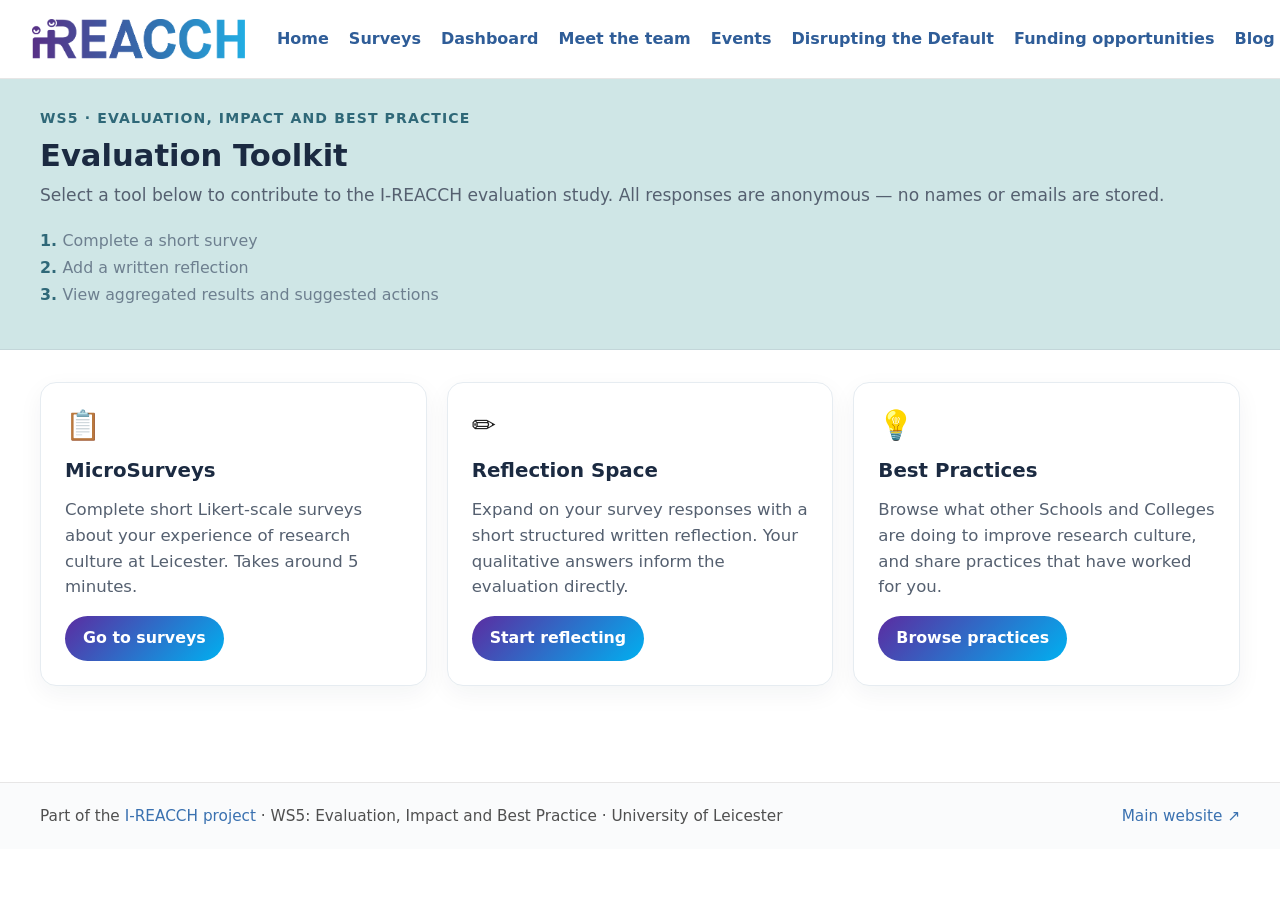
==== index.html @ 09529aa8 "Add files via upload" ====
<!doctype html>
<html lang="en">
<head>
  <meta charset="utf-8" />
  <meta name="viewport" content="width=device-width,initial-scale=1" />
  <title>WS5 Evaluation Toolkit | I-REACCH</title>

  <link rel="stylesheet" href="assets/css/brand.css">
  <link rel="stylesheet" href="assets/css/header.css">
  <link rel="stylesheet" href="style.css">

  <style>
    /* Entry page — minimal, app-launcher style */
    .entry-bar{
      background:var(--ire-hero);
      border-bottom:1px solid #c3d6d9;
      padding:28px 0 24px;
    }
    .entry-bar__inner{
      max-width:var(--page-max);
      margin:0 auto;
      padding:0 24px;
    }
    .entry-bar__label{
      font-size:.78rem;font-weight:700;letter-spacing:.08em;
      text-transform:uppercase;color:#2f6878;margin-bottom:6px;
    }
    .entry-bar__title{
      font-size:clamp(1.3rem,2.5vw,1.7rem);
      font-weight:800;color:#1b2a41;margin:0;line-height:1.25;
    }
    .entry-bar__sub{
      margin-top:6px;font-size:.95rem;color:#556070;
    }
    .entry-bar__flow{
      margin-top:10px;font-size:.88rem;color:#6d7f8f;line-height:1.7;
      padding-left:0;list-style:none;
    }
    .entry-bar__flow li{ margin:0; }
    .entry-bar__flow li::before{
      content:counter(flow-step) ". ";
      counter-increment:flow-step;
      font-weight:700;color:#2f6878;
    }
    .entry-bar__flow{ counter-reset:flow-step; }

    .tools-grid{
      max-width:var(--page-max);
      margin:32px auto 0;
      padding:0 24px 48px;
      display:grid;
      grid-template-columns:repeat(3,1fr);
      gap:20px;
    }
    @media(max-width:860px){ .tools-grid{ grid-template-columns:1fr; } }

    .tool-card{
      background:#fff;
      border:1px solid var(--border);
      border-radius:16px;
      box-shadow:0 8px 24px rgba(28,39,51,.05);
      padding:28px 24px 24px;
      display:flex;
      flex-direction:column;
      gap:10px;
    }
    .tool-card__icon{
      font-size:1.6rem;
      line-height:1;
      margin-bottom:4px;
    }
    .tool-card__name{
      font-size:1.1rem;font-weight:800;color:#1b2a41;margin:0;
    }
    .tool-card__desc{
      font-size:.92rem;color:#556070;line-height:1.55;flex:1;margin:0;
    }
    .tool-card__link{
      display:inline-block;margin-top:6px;
      background:linear-gradient(135deg,var(--grad-a),var(--grad-b));
      color:#fff;border-radius:999px;padding:9px 18px;
      font-weight:700;font-size:.88rem;text-decoration:none;
      align-self:flex-start;
    }
    .tool-card__link:hover{ opacity:.9;text-decoration:none; }
  </style>
</head>
<body>

<!-- Shared navigation header -->
<header class="site-header">
  <div class="container bar">
    <a class="logo" href="index.html">
      <img src="assets/img/ireacch-logo.png" alt="I-REACCH" />
    </a>
    <nav id="primary-nav" class="nav" aria-label="Primary">
      <a href="index.html">Home</a>
      <a href="micro-surveys.html">Surveys</a>
      <a href="dashboard.html">Dashboard</a>
      <a href="https://ireacch.le.ac.uk/meet-the-team/" target="_blank" rel="noopener">Meet the team</a>
      <a href="https://ireacch.le.ac.uk/events/" target="_blank" rel="noopener">Events</a>
      <a href="https://ireacch.le.ac.uk/disrupting-the-default/" target="_blank" rel="noopener">Disrupting the Default</a>
      <a href="https://ireacch.le.ac.uk/funding-opportunities/" target="_blank" rel="noopener">Funding opportunities</a>
      <a href="https://ireacch.le.ac.uk/blog/" target="_blank" rel="noopener">Blog</a>
      <a href="best-practices.html">Best practices</a>
    </nav>
    <button class="nav-toggle" aria-expanded="false" aria-controls="primary-nav" aria-label="Toggle navigation">
      <svg width="22" height="16" viewBox="0 0 22 16" fill="none" aria-hidden="true">
        <rect y="0"  width="22" height="2" rx="1" fill="currentColor"/>
        <rect y="7"  width="22" height="2" rx="1" fill="currentColor"/>
        <rect y="14" width="22" height="2" rx="1" fill="currentColor"/>
      </svg>
    </button>
  </div>
</header>

<!-- Minimal page intro -->
<div class="entry-bar">
  <div class="entry-bar__inner">
    <div class="entry-bar__label">WS5 · Evaluation, Impact and Best Practice</div>
    <h1 class="entry-bar__title">Evaluation Toolkit</h1>
    <p class="entry-bar__sub">Select a tool below to contribute to the I-REACCH evaluation study. All responses are anonymous — no names or emails are stored.</p>
    <ol class="entry-bar__flow">
      <li>Complete a short survey</li>
      <li>Add a written reflection</li>
      <li>View aggregated results and suggested actions</li>
    </ol>
  </div>
</div>

<!-- Three tool cards -->
<main>
  <div class="tools-grid">

    <div class="tool-card">
      <div class="tool-card__icon" aria-hidden="true">📋</div>
      <h2 class="tool-card__name">MicroSurveys</h2>
      <p class="tool-card__desc">Complete short Likert-scale surveys about your experience of research culture at Leicester. Takes around 5 minutes.</p>
      <a class="tool-card__link" href="micro-surveys.html">Go to surveys</a>
    </div>

    <div class="tool-card">
      <div class="tool-card__icon" aria-hidden="true">✏️</div>
      <h2 class="tool-card__name">Reflection Space</h2>
      <p class="tool-card__desc">Expand on your survey responses with a short structured written reflection. Your qualitative answers inform the evaluation directly.</p>
      <a class="tool-card__link" href="reflection.html">Start reflecting</a>
    </div>

    <div class="tool-card">
      <div class="tool-card__icon" aria-hidden="true">💡</div>
      <h2 class="tool-card__name">Best Practices</h2>
      <p class="tool-card__desc">Browse what other Schools and Colleges are doing to improve research culture, and share practices that have worked for you.</p>
      <a class="tool-card__link" href="best-practices.html">Browse practices</a>
    </div>

  </div>
</main>

<footer class="site-footer">
  <div class="site-footer__inner">
    <span>Part of the <a href="https://ireacch.le.ac.uk/" target="_blank" rel="noopener">I-REACCH project</a> &middot; WS5: Evaluation, Impact and Best Practice &middot; University of Leicester</span>
    <a href="https://ireacch.le.ac.uk/" target="_blank" rel="noopener">Main website &nearr;</a>
  </div>
</footer>

<script src="script.js"></script>
</body>
</html>
---- assets/css/brand.css ----
/* ===== I-REACCH brand-ish foundation ===== */
:root{
  /* colours */
  --ire-white:#ffffff;
  --ire-bg:#ffffff;
  --ire-ink:#1a1a1a;
  --ire-ink-2:#4f4f4f;
  --ire-link:#3a71b0;
  --ire-hero:#cfe6e6;        /* pale teal hero band */
  --ire-border:#e7e6e6;
  --ire-headline:#5b2ca1;    /* purple headings */

  /* layout */
  --container:1280px;        /* wide container like the site */
  --content:960px;           /* readable width for text blocks */
  --page-max:1200px;         /* inner-page max-width */
  --radius:12px;
  --shadow:0 8px 22px rgba(0,0,0,.06);

  /* shared inner-page tokens (used across dashboard, reflection, best-practices) */
  --border:#e6ecf1;
  --muted:#556070;
  --chip:#eef2f7;
  --grad-a:#5b2ca1;
  --grad-b:#00b0f0;

  /* type */
  --font-sans:"Inter","Open Sans",system-ui,-apple-system,Segoe UI,Arial,sans-serif;
  --fs-body:18px;
  --lh-body:1.7;
  --fs-h1: clamp(40px, 4.2vw, 56px);   /* big headline */
  --fs-h2: clamp(26px, 2.4vw, 34px);
  --fw-bold:800;
  --fw-semi:600;
}

/* ===== base ===== */
html,body{
  margin:0;
  background:var(--ire-bg);
  color:var(--ire-ink);
  font-family:var(--font-sans);
  font-size:var(--fs-body);
  line-height:var(--lh-body);
}
.container{ max-width:var(--container); margin:0 auto; padding:0 32px; }
.content{ max-width:var(--content); }

h1{ font-size:var(--fs-h1); font-weight:var(--fw-bold); color:var(--ire-headline); margin:0 0 14px; line-height:1.15; }
h2{ font-size:var(--fs-h2); font-weight:var(--fw-bold); margin:0 0 10px; }
p{ margin:0 0 18px; color:var(--ire-ink-2); }

a{ color:var(--ire-link); text-decoration:none; }
a:hover{ text-decoration:underline; }

/* ===== hero slab ===== */
.hero{
  background:var(--ire-hero);
  padding:56px 0 36px;        /* vertical rhythm like the site */
  margin-bottom:36px;
}
.hero .page-title{
  font-weight:var(--fw-bold);
  margin:0;
}
.page-sub{ color:var(--ire-ink-2); margin-top:6px; }

/* ===== cards ===== */
.card{ background:#fff; border-radius:var(--radius); box-shadow:var(--shadow); }
.pad{ padding:32px; }

/* ===== buttons ===== */
.btn{
  display:inline-block; border:0; cursor:pointer;
  border-radius:999px; font-weight:var(--fw-semi);
  text-decoration:none; font-family:inherit;
}
.btn.primary{ color:#fff; padding:12px 20px;
  background:linear-gradient(135deg,#5b2ca1,#00b0f0);
}
.btn.ghost{ background:transparent; color:var(--ire-ink);
  border:1px solid var(--ire-border); padding:12px 20px;
}
.btn.tiny{ font-size:.85rem; padding:6px 10px; }

/* ===== chips & badges ===== */
.chips{ display:flex; flex-wrap:wrap; gap:6px; }
.chip{ background:#f3f5f9; border:1px solid var(--ire-border);
  border-radius:999px; padding:4px 10px; font-weight:600; font-size:.85rem;
}
.badge{ border-radius:999px; padding:2px 8px; font-weight:700; font-size:.8rem; display:inline-block }
.badge.ok{ background:#eaf7f1; color:#22a06b; }
.badge.risk{ background:#fdecec; color:#d14d4d; }
.badge.warn{ background:#fff4de; color:#c07c00; }

/* ===== form controls ===== */
.input,.select,.textarea{
  width:100%; padding:12px 14px;
  border:1px solid var(--ire-border); border-radius:var(--radius);
  font:inherit; background:#fff; color:var(--ire-ink);
}
.input:focus,.select:focus,.textarea:focus,.btn:focus{
  outline:2px solid #9cc7ff; outline-offset:2px;
}
.textarea{ min-height:120px; resize:vertical; }

/* ===== layout helpers ===== */
.grid{ display:grid; gap:24px; }
.grid-3{ grid-template-columns:repeat(3,1fr); }
.row{ display:flex; align-items:center; gap:10px; flex-wrap:wrap; }
.grid-2{ display:grid; grid-template-columns:1fr 360px; gap:18px; }
@media (max-width:1080px){ .grid-2{ grid-template-columns:1fr; } }

/* spacing utilities */
.mt-8{ margin-top:8px; } .mb-8{ margin-bottom:8px; }
.mt-16{ margin-top:16px; } .mb-16{ margin-bottom:16px; }
.gap-12{ gap:12px; }
.muted{ color:var(--ire-ink-2); }

/* ===== site footer ===== */
.site-footer{
  border-top:1px solid var(--ire-border);
  background:#fafbfc;
  padding:20px 0;
  margin-top:48px;
  font-size:.85rem;
  color:var(--ire-ink-2);
}
.site-footer__inner{
  max-width:1200px;
  margin:0 auto;
  padding:0 24px;
  display:flex;
  align-items:center;
  justify-content:space-between;
  flex-wrap:wrap;
  gap:12px;
}
.site-footer a{ color:var(--ire-link); }
---- assets/css/header.css ----
/* ===== Header & Nav (tight, one-line desktop) ===== */
.site-header{
  background:#fff;
  border-bottom:1px solid #e7e6e6;
}
.site-header .bar{
  display:flex;
  align-items:center;
  justify-content:flex-start;   /* logo -> nav */
  gap:24px;                     /* space between logo and nav group */
  height:78px;                  /* a bit shorter than before */
  overflow:visible;
}

/* Logo smaller */
.logo img{
  height:40px;                  /* ↓ from 48px */
  width:auto;
  display:block;
}

/* Nav: smaller text, tighter gaps, one line */
.nav{
  display:flex;
  align-items:center;
  gap:20px;                     /* tighter link spacing */
  margin-left:8px;              /* small breathing room after logo */
  flex-wrap:nowrap;             /* keep one line on desktop */
  white-space:nowrap;
}
.nav a{
  color:#2f5d98;
  text-decoration:none;
  font-weight:600;
  font-size:16px;               /* ↓ from 18px */
  line-height:1;
  padding:10px 0;
}
.nav a:hover{ text-decoration:underline; }
.nav a.active{ font-weight:800; text-decoration:underline; }

/* Mobile toggle appears at narrower widths */
.nav-toggle{ display:none; background:none; border:0; cursor:pointer; }
.nav-toggle svg{ width:26px; height:26px; fill:#1a1a1a; }

/* When the viewport is narrow, switch to overlay menu.
   Raise the breakpoint if you still see wrapping on some laptops. */
@media (max-width:1100px){
  .nav{
    display:none;
    position:absolute;
    top:78px; left:0; right:0;
    background:#fff; border-bottom:1px solid #e7e6e6;
    padding:12px 24px;
    flex-direction:column; gap:8px;
    white-space:normal; flex-wrap:wrap;
  }
  .nav.open{ display:flex; }
  .nav a{ padding:12px 0; font-size:17px; } /* comfy touch targets */
  .nav-toggle{ display:block; margin-left:auto; }
}
---- style.css ----
.card {
  background: #fff;
  padding: 2rem;
  border-radius: 12px;
  box-shadow: 0 4px 12px rgba(0,0,0,0.08);
  margin: 2rem auto;
  max-width: 900px;
}

.form-container {
  margin-top: 1.5rem;
}
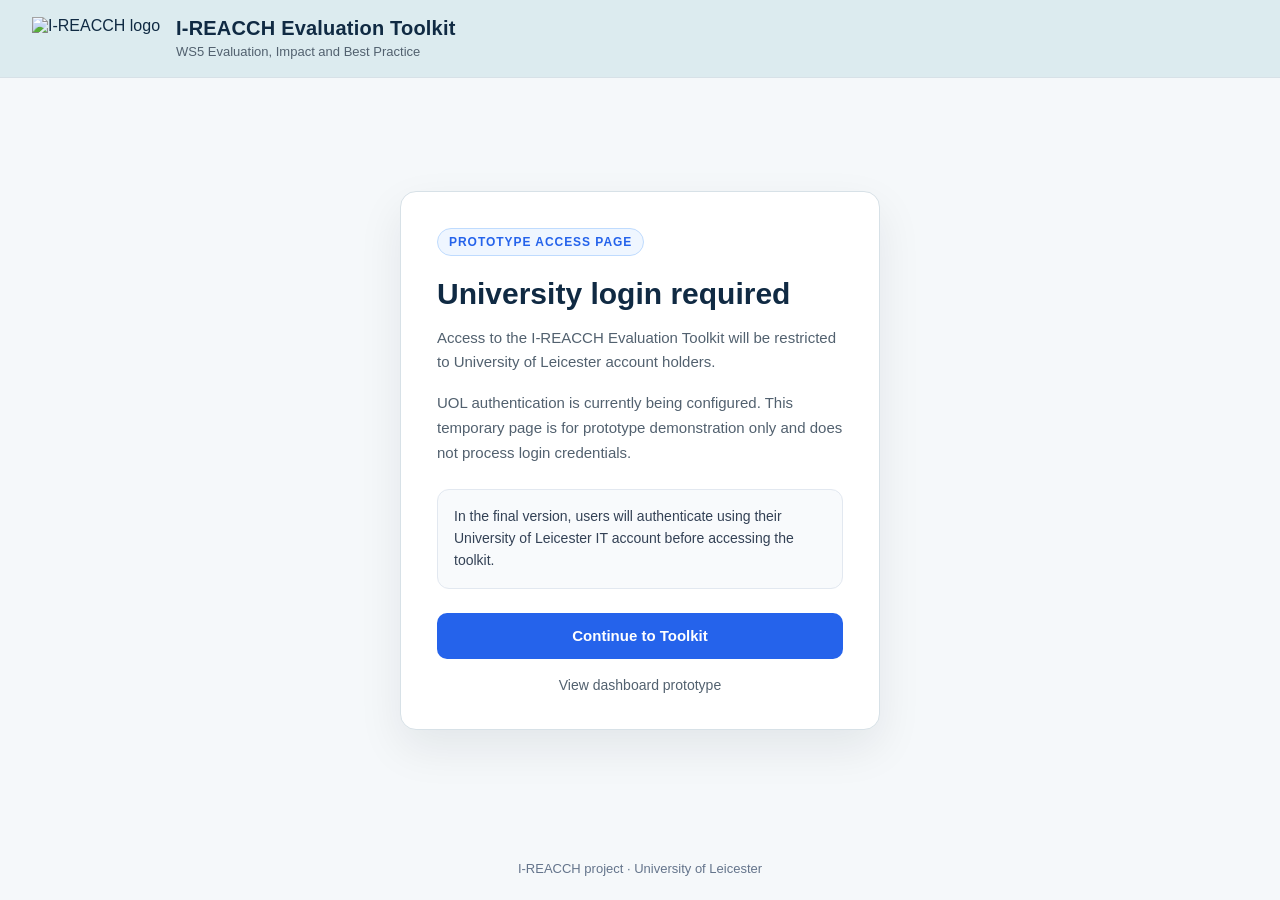
==== commit e466543e: "Add files via upload" ====
--- a/index.html
+++ b/index.html
@@ -1,168 +1,241 @@
-<!doctype html>
-<html lang="en">
-<head>
-  <meta charset="utf-8" />
-  <meta name="viewport" content="width=device-width,initial-scale=1" />
-  <title>WS5 Evaluation Toolkit | I-REACCH</title>
-
-  <link rel="stylesheet" href="assets/css/brand.css">
-  <link rel="stylesheet" href="assets/css/header.css">
-  <link rel="stylesheet" href="style.css">
-
-  <style>
-    /* Entry page — minimal, app-launcher style */
-    .entry-bar{
-      background:var(--ire-hero);
-      border-bottom:1px solid #c3d6d9;
-      padding:28px 0 24px;
-    }
-    .entry-bar__inner{
-      max-width:var(--page-max);
-      margin:0 auto;
-      padding:0 24px;
-    }
-    .entry-bar__label{
-      font-size:.78rem;font-weight:700;letter-spacing:.08em;
-      text-transform:uppercase;color:#2f6878;margin-bottom:6px;
-    }
-    .entry-bar__title{
-      font-size:clamp(1.3rem,2.5vw,1.7rem);
-      font-weight:800;color:#1b2a41;margin:0;line-height:1.25;
-    }
-    .entry-bar__sub{
-      margin-top:6px;font-size:.95rem;color:#556070;
-    }
-    .entry-bar__flow{
-      margin-top:10px;font-size:.88rem;color:#6d7f8f;line-height:1.7;
-      padding-left:0;list-style:none;
-    }
-    .entry-bar__flow li{ margin:0; }
-    .entry-bar__flow li::before{
-      content:counter(flow-step) ". ";
-      counter-increment:flow-step;
-      font-weight:700;color:#2f6878;
-    }
-    .entry-bar__flow{ counter-reset:flow-step; }
-
-    .tools-grid{
-      max-width:var(--page-max);
-      margin:32px auto 0;
-      padding:0 24px 48px;
-      display:grid;
-      grid-template-columns:repeat(3,1fr);
-      gap:20px;
-    }
-    @media(max-width:860px){ .tools-grid{ grid-template-columns:1fr; } }
-
-    .tool-card{
-      background:#fff;
-      border:1px solid var(--border);
-      border-radius:16px;
-      box-shadow:0 8px 24px rgba(28,39,51,.05);
-      padding:28px 24px 24px;
-      display:flex;
-      flex-direction:column;
-      gap:10px;
-    }
-    .tool-card__icon{
-      font-size:1.6rem;
-      line-height:1;
-      margin-bottom:4px;
-    }
-    .tool-card__name{
-      font-size:1.1rem;font-weight:800;color:#1b2a41;margin:0;
-    }
-    .tool-card__desc{
-      font-size:.92rem;color:#556070;line-height:1.55;flex:1;margin:0;
-    }
-    .tool-card__link{
-      display:inline-block;margin-top:6px;
-      background:linear-gradient(135deg,var(--grad-a),var(--grad-b));
-      color:#fff;border-radius:999px;padding:9px 18px;
-      font-weight:700;font-size:.88rem;text-decoration:none;
-      align-self:flex-start;
-    }
-    .tool-card__link:hover{ opacity:.9;text-decoration:none; }
-  </style>
-</head>
-<body>
-
-<!-- Shared navigation header -->
-<header class="site-header">
-  <div class="container bar">
-    <a class="logo" href="index.html">
-      <img src="assets/img/ireacch-logo.png" alt="I-REACCH" />
-    </a>
-    <nav id="primary-nav" class="nav" aria-label="Primary">
-      <a href="index.html">Home</a>
-      <a href="micro-surveys.html">Surveys</a>
-      <a href="dashboard.html">Dashboard</a>
-      <a href="https://ireacch.le.ac.uk/meet-the-team/" target="_blank" rel="noopener">Meet the team</a>
-      <a href="https://ireacch.le.ac.uk/events/" target="_blank" rel="noopener">Events</a>
-      <a href="https://ireacch.le.ac.uk/disrupting-the-default/" target="_blank" rel="noopener">Disrupting the Default</a>
-      <a href="https://ireacch.le.ac.uk/funding-opportunities/" target="_blank" rel="noopener">Funding opportunities</a>
-      <a href="https://ireacch.le.ac.uk/blog/" target="_blank" rel="noopener">Blog</a>
-      <a href="best-practices.html">Best practices</a>
-    </nav>
-    <button class="nav-toggle" aria-expanded="false" aria-controls="primary-nav" aria-label="Toggle navigation">
-      <svg width="22" height="16" viewBox="0 0 22 16" fill="none" aria-hidden="true">
-        <rect y="0"  width="22" height="2" rx="1" fill="currentColor"/>
-        <rect y="7"  width="22" height="2" rx="1" fill="currentColor"/>
-        <rect y="14" width="22" height="2" rx="1" fill="currentColor"/>
-      </svg>
-    </button>
-  </div>
-</header>
-
-<!-- Minimal page intro -->
-<div class="entry-bar">
-  <div class="entry-bar__inner">
-    <div class="entry-bar__label">WS5 · Evaluation, Impact and Best Practice</div>
-    <h1 class="entry-bar__title">Evaluation Toolkit</h1>
-    <p class="entry-bar__sub">Select a tool below to contribute to the I-REACCH evaluation study. All responses are anonymous — no names or emails are stored.</p>
-    <ol class="entry-bar__flow">
-      <li>Complete a short survey</li>
-      <li>Add a written reflection</li>
-      <li>View aggregated results and suggested actions</li>
-    </ol>
-  </div>
-</div>
-
-<!-- Three tool cards -->
-<main>
-  <div class="tools-grid">
-
-    <div class="tool-card">
-      <div class="tool-card__icon" aria-hidden="true">📋</div>
-      <h2 class="tool-card__name">MicroSurveys</h2>
-      <p class="tool-card__desc">Complete short Likert-scale surveys about your experience of research culture at Leicester. Takes around 5 minutes.</p>
-      <a class="tool-card__link" href="micro-surveys.html">Go to surveys</a>
-    </div>
-
-    <div class="tool-card">
-      <div class="tool-card__icon" aria-hidden="true">✏️</div>
-      <h2 class="tool-card__name">Reflection Space</h2>
-      <p class="tool-card__desc">Expand on your survey responses with a short structured written reflection. Your qualitative answers inform the evaluation directly.</p>
-      <a class="tool-card__link" href="reflection.html">Start reflecting</a>
-    </div>
-
-    <div class="tool-card">
-      <div class="tool-card__icon" aria-hidden="true">💡</div>
-      <h2 class="tool-card__name">Best Practices</h2>
-      <p class="tool-card__desc">Browse what other Schools and Colleges are doing to improve research culture, and share practices that have worked for you.</p>
-      <a class="tool-card__link" href="best-practices.html">Browse practices</a>
-    </div>
-
-  </div>
-</main>
-
-<footer class="site-footer">
-  <div class="site-footer__inner">
-    <span>Part of the <a href="https://ireacch.le.ac.uk/" target="_blank" rel="noopener">I-REACCH project</a> &middot; WS5: Evaluation, Impact and Best Practice &middot; University of Leicester</span>
-    <a href="https://ireacch.le.ac.uk/" target="_blank" rel="noopener">Main website &nearr;</a>
-  </div>
-</footer>
-
-<script src="script.js"></script>
-</body>
-</html>
+<!DOCTYPE html>
+<html lang="en">
+<head>
+  <meta charset="UTF-8" />
+  <meta name="viewport" content="width=device-width, initial-scale=1.0" />
+  <title>I-REACCH Toolkit Login</title>
+
+  <style>
+    :root {
+      --bg: #f5f8fa;
+      --panel: #ffffff;
+      --header: #dcebef;
+      --border: #d7e1e7;
+      --text: #102a43;
+      --muted: #52616f;
+      --soft: #f8fafc;
+      --blue: #2563eb;
+      --blue-dark: #1d4ed8;
+    }
+
+    * {
+      box-sizing: border-box;
+    }
+
+    body {
+      margin: 0;
+      min-height: 100vh;
+      font-family: Arial, Helvetica, sans-serif;
+      background: var(--bg);
+      color: var(--text);
+    }
+
+    .page {
+      min-height: 100vh;
+      display: flex;
+      flex-direction: column;
+    }
+
+    .header {
+      min-height: 72px;
+      padding: 16px 32px;
+      background: var(--header);
+      border-bottom: 1px solid var(--border);
+      display: flex;
+      align-items: center;
+      gap: 16px;
+    }
+
+    .header img {
+      height: 42px;
+      width: auto;
+      display: block;
+    }
+
+    .header-text {
+      display: flex;
+      flex-direction: column;
+      gap: 4px;
+    }
+
+    .header-text strong {
+      font-size: 20px;
+      line-height: 1.2;
+      letter-spacing: 0.01em;
+    }
+
+    .header-text span {
+      font-size: 13px;
+      line-height: 1.3;
+      color: var(--muted);
+    }
+
+    .main {
+      flex: 1;
+      display: flex;
+      justify-content: center;
+      align-items: center;
+      padding: 48px 20px;
+    }
+
+    .card {
+      width: 100%;
+      max-width: 480px;
+      background: var(--panel);
+      border: 1px solid var(--border);
+      border-radius: 16px;
+      box-shadow: 0 18px 45px rgba(15, 23, 42, 0.08);
+      padding: 36px;
+    }
+
+    .badge {
+      display: inline-block;
+      margin-bottom: 20px;
+      padding: 6px 11px;
+      border-radius: 999px;
+      border: 1px solid #bfdbfe;
+      background: #eff6ff;
+      color: var(--blue);
+      font-size: 12px;
+      font-weight: 700;
+      letter-spacing: 0.08em;
+      text-transform: uppercase;
+    }
+
+    h1 {
+      margin: 0 0 14px;
+      font-size: 30px;
+      line-height: 1.18;
+      color: var(--text);
+    }
+
+    p {
+      margin: 0 0 16px;
+      font-size: 15px;
+      line-height: 1.65;
+      color: var(--muted);
+    }
+
+    .notice {
+      margin: 24px 0 24px;
+      padding: 16px;
+      background: var(--soft);
+      border: 1px solid #e2e8f0;
+      border-radius: 12px;
+      font-size: 14px;
+      line-height: 1.55;
+      color: #334155;
+    }
+
+    .button {
+      display: block;
+      width: 100%;
+      padding: 14px 18px;
+      border-radius: 10px;
+      background: var(--blue);
+      color: #ffffff;
+      text-align: center;
+      text-decoration: none;
+      font-size: 15px;
+      font-weight: 700;
+      line-height: 1.2;
+    }
+
+    .button:hover {
+      background: var(--blue-dark);
+    }
+
+    .secondary-link {
+      display: block;
+      margin-top: 18px;
+      text-align: center;
+      color: var(--muted);
+      font-size: 14px;
+      text-decoration: none;
+    }
+
+    .secondary-link:hover {
+      text-decoration: underline;
+    }
+
+    .footer {
+      padding: 18px 20px 24px;
+      text-align: center;
+      font-size: 13px;
+      color: #64748b;
+    }
+
+    @media (max-width: 640px) {
+      .header {
+        padding: 14px 20px;
+        align-items: flex-start;
+      }
+
+      .header img {
+        height: 36px;
+      }
+
+      .header-text strong {
+        font-size: 18px;
+      }
+
+      .main {
+        align-items: flex-start;
+        padding: 32px 16px;
+      }
+
+      .card {
+        padding: 28px 22px;
+        border-radius: 14px;
+      }
+
+      h1 {
+        font-size: 26px;
+      }
+    }
+  </style>
+</head>
+
+<body>
+  <div class="page">
+    <header class="header">
+      <img src="assets/img/ireacch-logo.png" alt="I-REACCH logo" />
+      <div class="header-text">
+        <strong>I-REACCH Evaluation Toolkit</strong>
+        <span>WS5 Evaluation, Impact and Best Practice</span>
+      </div>
+    </header>
+
+    <main class="main">
+      <section class="card">
+        <div class="badge">Prototype access page</div>
+
+        <h1>University login required</h1>
+
+        <p>
+          Access to the I-REACCH Evaluation Toolkit will be restricted to
+          University of Leicester account holders.
+        </p>
+
+        <p>
+          UOL authentication is currently being configured. This temporary page
+          is for prototype demonstration only and does not process login credentials.
+        </p>
+
+        <div class="notice">
+          In the final version, users will authenticate using their University of
+          Leicester IT account before accessing the toolkit.
+        </div>
+
+        <a class="button" href="toolkit.html">Continue to Toolkit</a>
+
+        <a class="secondary-link" href="dashboard.html">View dashboard prototype</a>
+      </section>
+    </main>
+
+    <footer class="footer">
+      I-REACCH project · University of Leicester
+    </footer>
+  </div>
+</body>
+</html>
